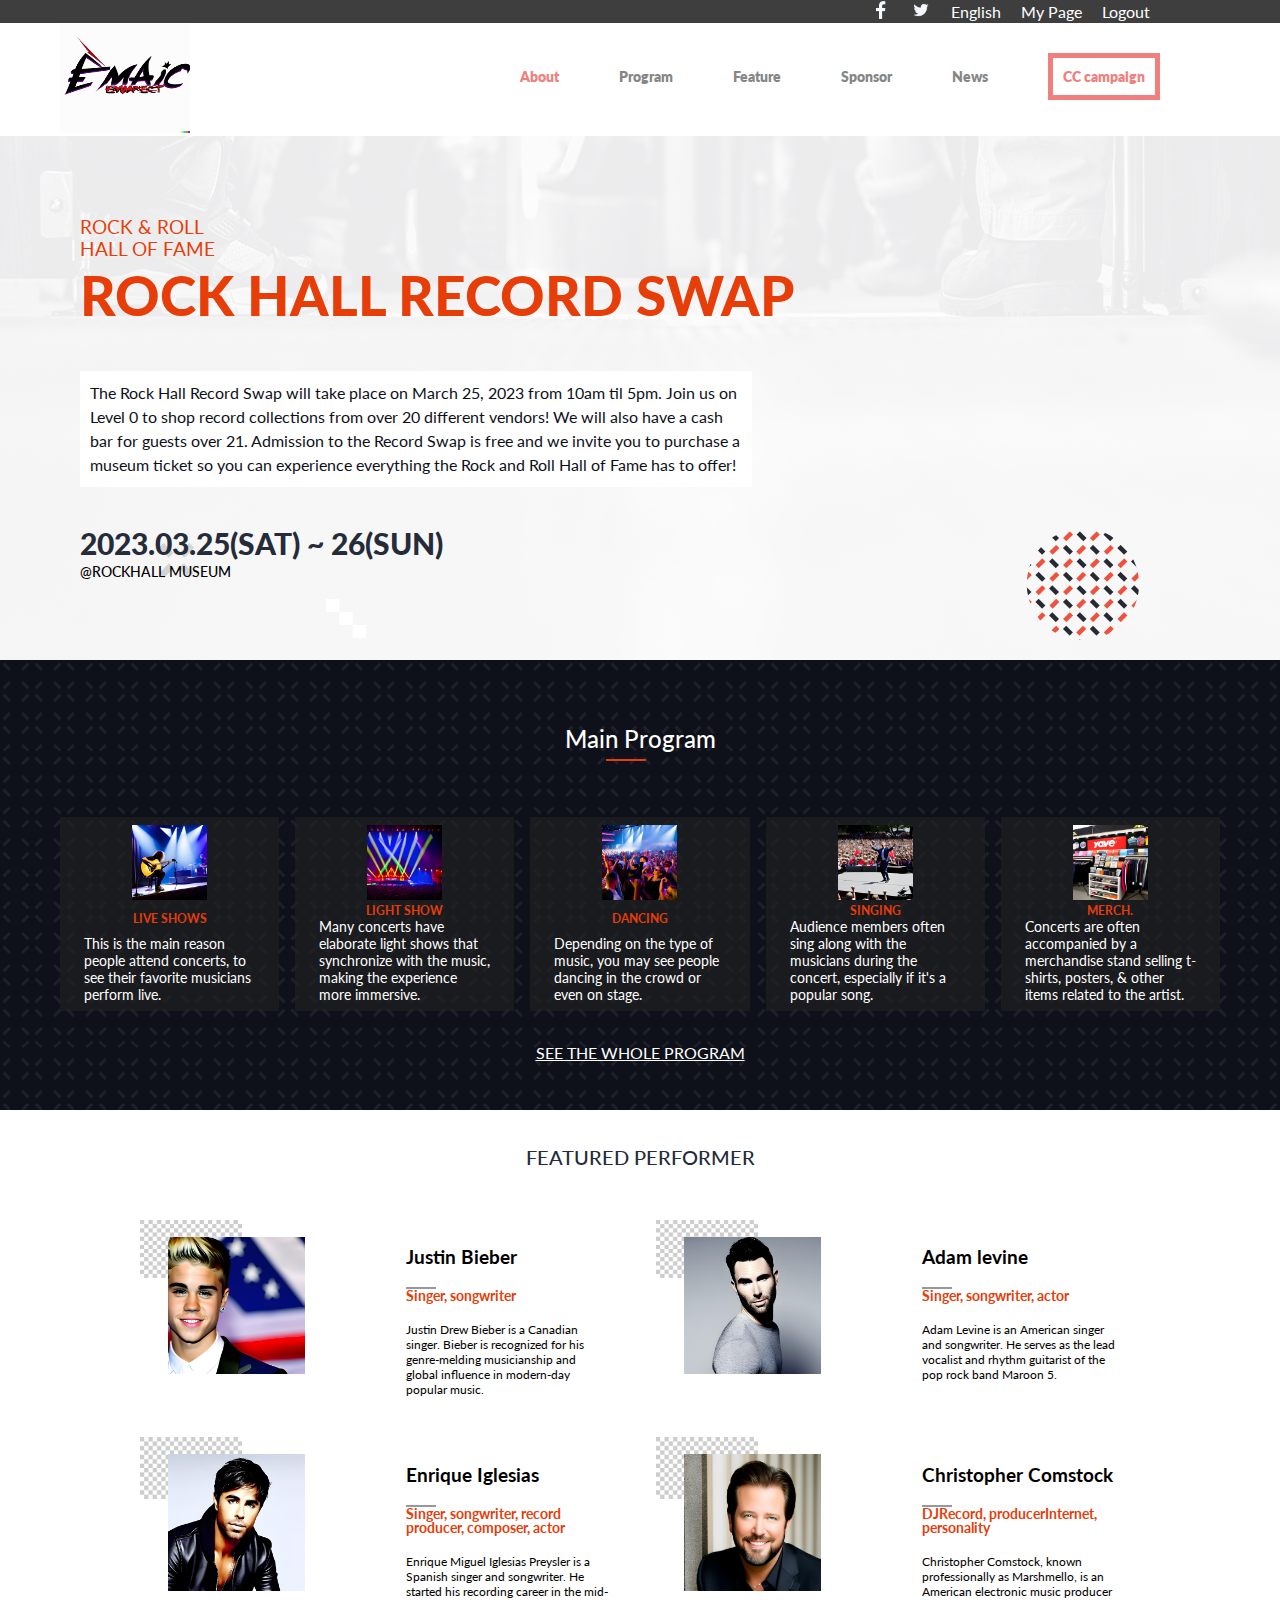
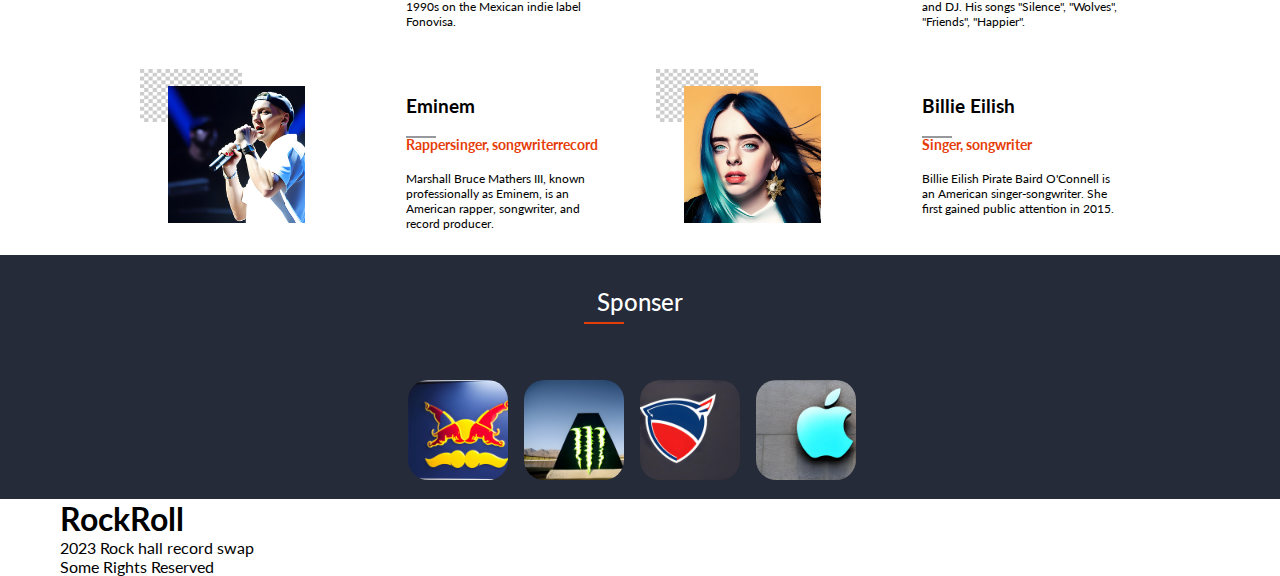
==== index.html @ 1b7f78cd "All the files" ====
<!DOCTYPE html>
<html lang="en">
  <head>
    <meta charset="UTF-8" />
    <meta http-equiv="X-UA-Compatible" content="IE=edge" />
    <meta name="viewport" content="width=device-width, initial-scale=1.0" />
    <title>Document</title>
    <!-- <link rel="stylesheet" href="css/mobile.css" /> -->
    <!-- <link rel="stylesheet" href="css/desktop.css" /> -->
    <link rel="stylesheet" href="css/homepage.css" />
    <link rel="stylesheet" href="css/activity.css" />
    <link rel="stylesheet" href="css/performer.css" />
    <link rel="stylesheet" href="css/performer.css" />
    <link rel="stylesheet" href="css/sponser.css" />
    <link rel="preconnect" href="https://fonts.googleapis.com" />
    <link rel="preconnect" href="https://fonts.gstatic.com" crossorigin />
    <link
      href="https://fonts.googleapis.com/css2?family=Lato:wght@300;400;700;900&display=swap"
      rel="stylesheet"
    />
    <link
      rel="stylesheet"
      href="https://cdnjs.cloudflare.com/ajax/libs/font-awesome/6.1.1/css/all.min.css"
      integrity="sha512-KfkfwYDsLkIlwQp6LFnl8zNdLGxu9YAA1QvwINks4PhcElQSvqcyVLLD9aMhXd13uQjoXtEKNosOWaZqXgel0g=="
      crossorigin="anonymous"
      referrerpolicy="no-referrer"
    />
  </head>
  <body>
    <div id="header" class="header">
      <!-----------------------------------First Header------------------------------ -->
      <div class="top-header">
        <div class="container top-header-container">
          <ul class="top-header-content">
            <li>
              <a href="#"
                ><img
                  class="social-img"
                  src="./Assets/facebook_f_64px.png"
                  alt="facebook"
              /></a>
            </li>
            <li>
              <a href="#" target="_blank"
                ><img
                  class="social-img"
                  src="./Assets/twitter_64px.png"
                  alt="twitter"
              /></a>
            </li>
            <li><a href="#">English</a></li>
            <li><a href="#">My Page</a></li>
            <li><a href="#" class="login-btn">Logout</a></li>
          </ul>
        </div>
      </div>
      <!-- ---------------------Navbar------------------------------------- -->
      <nav id="navbar" class="navbar">
        <div class="container navbar-container">
          <div class="logo">
            <a href="#" class="navbar-brand logo"
              ><img class="logo-img" src="./Assets/logo.png" alt="logo"
            /></a>
          </div>
          <div class="navbar-right">
            <ul class="navbarItems">
              <li class="items">
                <a class="about-item" href="./about.html">About</a>
              </li>
              <li class="items"><a class="item" href="#program">Program</a></li>
              <li class="items"><a class="item" href="#guest">Feature</a></li>
              <li class="items"><a class="item" href="#partner">Sponsor</a></li>
              <li class="items">
                <a class="item" href="./about.html">News</a>
              </li>
              <li class="items">
                <a href="#" class="btn-nav about-item">CC campaign</a>
              </li>
            </ul>
          </div>
        </div>
        <div class="menu-btn">
          <div class="hamburger">
            <a href="#"
              ><img src="./Assets/mobile_menu 1.svg" alt="hamburger"
            /></a>
          </div>
        </div>
      </nav>
      <!-- Homepage Section -->
      <section class="homepage">
        <div class="overlay">
          <div class="desktop-bg mobile-bg">
            <div class="homepage-container">
              <div class="invitation-content">
                <h3 class="welcome">
                  ROCK & ROLL <br />
                  HALL OF FAME
                </h3>
                <h1>ROCK HALL RECORD SWAP</h1>
                <p class="welcomePage">
                  The Rock Hall Record Swap will take place on March 25, 2023
                  from 10am til 5pm. Join us on Level 0 to shop record
                  collections from over 20 different vendors! We will also have
                  a cash bar for guests over 21. Admission to the Record Swap is
                  free and we invite you to purchase a museum ticket so you can
                  experience everything the Rock and Roll Hall of Fame has to
                  offer!
                </p>
                <h2 class="realTime">2023.03.25(SAT) ~ 26(SUN)</h2>
                <span class="venue">@ROCKHALL MUSEUM</span>
              </div>
            </div>
          </div>
        </div>
      </section>
      <!-- Activity Section -->
      <section id="activity" class="activity">
        <div class="activity-bg">
          <div class="container">
            <div class="activity-content">
              <h2 class="mainTitle" id="program">
                Main Program
                <hr class="red-line" />
              </h2>
              <div class="activity-list">
                <div class="activity-item">
                  <div class="activity-item-img">
                    <img
                      class="activity-img"
                      src="/Assets/live-performance.png"
                      alt="live-performance"
                    />
                  </div>
                  <h3>LIVE SHOWS</h3>
                  <div class="activity-item-text">
                    <p>
                      This is the main reason people attend concerts, to see
                      their favorite musicians perform live.
                    </p>
                  </div>
                </div>
                <div class="activity-item">
                  <div class="activity-item-img">
                    <img
                      class="activity-img"
                      src="/Assets/light-show.png"
                      alt="light-show"
                    />
                  </div>
                  <h3>LIGHT SHOW</h3>
                  <div class="activity-item-text">
                    <p>
                      Many concerts have elaborate light shows that synchronize
                      with the music, making the experience more immersive.
                    </p>
                  </div>
                </div>
                <div class="activity-item">
                  <div class="activity-item-img">
                    <img
                      class="activity-img"
                      src="Assets/Dancing.png"
                      alt="dancing"
                    />
                  </div>
                  <h3>DANCING</h3>
                  <div class="activity-item-text">
                    <p>
                      Depending on the type of music, you may see people dancing
                      in the crowd or even on stage.
                    </p>
                  </div>
                </div>
                <div class="activity-item">
                  <div class="activity-item-img">
                    <img
                      class="activity-img"
                      src="Assets/Singing.png"
                      alt="singing"
                    />
                  </div>
                  <h3>SINGING</h3>
                  <div class="activity-item-text">
                    <p>
                      Audience members often sing along with the musicians
                      during the concert, especially if it's a popular song.
                    </p>
                  </div>
                </div>
                <div class="activity-item">
                  <div class="activity-item-img">
                    <img
                      class="activity-img"
                      src="Assets/Merchandise.png"
                      alt="merchandise"
                    />
                  </div>
                  <h3>MERCH.</h3>
                  <div class="activity-item-text">
                    <p>
                      Concerts are often accompanied by a merchandise stand
                      selling t-shirts, posters, & other items related to the
                      artist.
                    </p>
                  </div>
                </div>
              </div>
              <div class="activity-cta">
                <a href="#" class="activity-btn"
                  >Join Rock & Roll Hall Of Fame</a
                >
                <a href="#" class="activity-btn-b">SEE THE WHOLE PROGRAM</a>
              </div>
            </div>
          </div>
        </div>
      </section>
      <!-- Feature section -->
      <section id="singer" class="singer"></section>
      <!-- ----------------------------Sponser section------------------- -->
      <section id="sponser" class="sponser">
        <div class="container">
          <div class="sponser-content">
            <h2 class="mainTitle sponser-title">
              Sponser
              <hr class="red-line" />
            </h2>
            <div class="sponser-list">
              <div class="sponser-item">
                <div class="sponser-item-img">
                  <img src="./Assets/Redbull.png" alt="redbull" />
                </div>
              </div>
              <div class="sponser-item">
                <div class="sponser-item-img">
                  <img src="./Assets/Monstorenergy.png" alt="monster-energy" />
                </div>
              </div>
              <div class="sponser-item">
                <div class="sponser-item-img">
                  <img src="./Assets/puma.png" alt="puma" />
                </div>
              </div>
              <div class="sponser-item">
                <div class="sponser-item-img">
                  <img src="./Assets/apple.png" alt="apple" />
                </div>
              </div>
            </div>
            <div class="sponser-overlay"></div>
          </div>
        </div>
      </section>
    </div>
    <footer class="footer">
      <div class="container">
        <div class="footer-content">
          <div class="footer-logo">
            <h1 class="logo">Rock<span>Roll</span></h1>
          </div>
          <div class="footer-adress">
            <p>
              2023 Rock hall record swap<br />
              Some Rights Reserved
            </p>
          </div>
        </div>
      </div>
    </footer>
    <script src="js/app.js"></script>
  </body>
</html>
---- css/homepage.css ----
@import url('https://fonts.googleapis.com/css2?family=Lato:wght@300;400;700;900&display=swap');

* {
    margin: 0;
    padding: 0;
    box-sizing: border-box;
    font-family: 'Lato', sans-serif;
    font-style: normal;
}


.menu-btn {
    height: 63px;
    background: #fff;
    padding-top: 17px;
    padding-left: 23px;
    box-shadow: 4px 4px 4px rgba(0, 0, 0, 0.25);
    width: 100%;
    position: absolute;
}

.homepage-container {
    padding: 0px 20px;
    padding-top: 130px;
    padding-bottom: 70px;
}

.invitation-content h1 {
    color: #e63d09;
    font-weight: 900;
    font-size: 50px;
    line-height: 1;
    margin-bottom: 1rem;
}

.mobile-bg {
    background-image: url("../Assets/mobile-bg.png");
}

.invitation-content .welcome {
    color: #e63d09;
    font-weight: 400;
    margin-bottom: 0.5rem;
}

.invitation-content p {
    color: #0e111a;
    font-weight: 400;
    font-size: 16px;
    line-height: 1.5;
    margin-bottom: 0.5rem;
    padding: 0.5rem;
    background-color: #fff;
    border: 2px solid #fff;
    max-width: 42rem;
    margin-top: 3rem;
}

.invitation-content .realTime {
    color: #252b38;
    font-weight: 900;
    font-size: 30px;
    padding-top: 30px;
}

.invitation-content .venue {
    font-size: 14px;
    font-weight: 500;
}

@media screen and (max-width: 768px){
    .top-header,.logo,.navbar-right {
        display: none;
    }
}

@media screen and (min-width: 768px){

    .top-header {
        background: #3E3E3E;
    }
    
    .top-header-content {
        display: flex;
        justify-content: flex-end;
        align-items: center;
        margin-right: 50px;
        list-style-type: none;
    }
    
    .top-header-content a {
        text-decoration: none;
        color: #fff;
        margin-right: 20px;
    }

    .invitation-content h1 {
        font-size: 55px;
    }

    .invitation-content {
        padding-left: 60px;
    }
    
    .social-img {
        height: 20px;
        width: 20px;
    }
    
    .logo-img {
        height: 110px;
        width: 130px;
    }
    
    .navbar-right {
        padding-top: 30px;
    }
    
    .navbar-container {
        display: flex;
        justify-content: space-between;
        margin-left: 110px;
    }
    
    .navbarItems {
        display: flex;
        align-items: center;
        list-style-type: none;
        text-decoration: none;
    }
    
    .item {
        font-weight: 800;
        font-size: 14px;
        line-height: 17px;
        display: flex;
        align-items: center;
        color: #868686;
        margin-right: 60px;
        text-decoration: none;
    }
    
    .about-item {
        font-weight: 800;
        font-size: 14px;
        line-height: 17px;
        display: flex;
        align-items: center;
        margin-right: 60px;
        text-decoration: none;
        color: #F07F7E;
    }
    
    .btn-nav {
        border: 5px solid #F07F7E;
        padding: 10px;
        color: #F07F7E;
    }
    
    
    .desktop-bg {
        background: url("../Assets/desktop-bg-img.png");
    }
    
    .homepage-container {
        padding: 80px 20px;
    }

    .menu-btn {
        display: none;
    }

}
---- css/activity.css ----
.activity {
    background-color: #0e111a;
    background-image: url("../Assets/cross.svg");
    background-size: 32px;
    color: #fff;
    padding: 1rem 0;
    overflow: hidden;
}

.container {
    max-width: 1200px;
    margin: 0 auto;
    padding: 0 20px;
}

.activity-content {
    padding: 2rem 0;
    /* position: relative; */
}

.mainTitle {
    text-align: center;
    margin-bottom: 2rem;
    font-weight: 500;
    /* position: relative; */
    padding: 1rem;
    padding-bottom: 1.5rem;
    display: flex;
    flex-direction: column;
}

.activity-img {
    max-width: 75px;
}

.activity-content .red-line {
    border: 1px solid #e63d09;
    width: 40px;
    margin-left: 47%;
    margin-top: 5.5px;
}

.activity-list {
    display: grid;
    grid-template-columns: repeat(auto-fill, minmax(200px, 1fr));
    gap: 1rem;
}

.activity-item {
    display: flex;
    justify-content: center;
    align-items: center;
    gap: 5%;
    cursor: pointer;
    padding: 0.5rem 1rem;
    background-color: #212121a8;
    transition: all 0.3s ease-in-out;
}

.activity-item .activity-item-img {
    width: auto;
    height: auto;
    overflow: hidden;
}

.activity-item h3 {
    font-size: 12px;
    color: #e63d09;
    display: flex;
    margin: auto;
}

.activity-item .activity-item-text {
    padding: 0 0.5rem;
    width: 50%;
}

.activity-item .activity-item-text p {
    font-size: 14px;
    display: flex;
    margin: auto;
}

.activity-cta {
    display: flex;
    flex-direction: column;
    justify-content: center;
    align-items: center;
    margin-top: 2rem;
}

.activity-btn {
    color: var(--white-color);
    background-color: #e63d09;
    padding: 1.5rem 2rem;
    border: 1px solid #e63d09;
    transition: all 0.2s ease-in-out;
    text-decoration: none;
}

.activity-btn-b {
    display: none;
}

@media screen and (min-width: 768px){
    
    .activity-btn {
        display: none;
    }

    .activity-btn-b {
        display: block;
        color: #fff;
    }

    .activity-item {
        display: flex;
        flex-direction: column;
    }

    .activity-item .activity-item-text {
        width: 100%;
    }







    

}
---- css/performer.css ----
.singer-image {
    width: 80%;
    margin-top: -6px;
    margin-right: 5px;
}

.singer-image img {
    margin-top: 11px;
    width: 100%;
    position: relative;
}

.singer-name {
    display: block;
    font-size: 1.17em;
    margin-block-start: 1em;
    margin-block-end: 1em;
    margin-inline-start: 0px;
    margin-inline-end: 0px;
    font-weight: bold;
}

.singer-line {
    border: 1px solid #97989b;
    width: 30px;
    margin-left: 0;
    margin-top: 5.5px;
}

.singer-occupation {
    color: #e63d09;
    font-size: 14px;
    font-weight: 700;
    line-height: 1;
    position: relative;
    padding-bottom: 1.2rem;
}

.singer-description {
    font-size: 12px;
    font-weight: 400;
    max-width: 20rem;
}



.singer {
    max-width: 1200px;
    margin: 0 auto;
    padding: 0 20px;
}

.featureTitle {
    text-align: center;
    font-weight: 500;
    padding: 2rem;
    display: flex;
    flex-direction: column;
    line-height: 1.5;
    color: #252b38;
    font-size: 20px;
}

#main {
    display: grid;
    grid-template-columns: repeat(auto-fill, minmax(225px, 1fr));
    gap: 2rem;
    /* overflow: hidden; */
    height: 510px;
    position: relative;
    padding: 1rem 0;
}

.singer-container {
    display: flex;
    gap: 1rem;
    padding: 0.5rem 1rem;
    cursor: pointer;
    position: relative;
    background-image: url(../Assets/cheque.png);
    background-size: 20% 18%;
    background-repeat: no-repeat;
}

@media screen and (min-width: 768px) {
    #main {
        display: grid;
        grid-template-columns: 1fr 1fr;
        gap: 2rem;
        padding: 1rem 5rem;
        height: auto;
        overflow: hidden;
        position: relative;
    }

    .singer-container {
        display: flex;
        gap: 1rem;
        padding: 0.5rem 1rem;
        cursor: pointer;
        position: relative;
        background-image: url("../Assets/cheque.png");
        background-size: 21% 31%;
        background-repeat: no-repeat;
    }

    .singer-image img {
        margin-top: 15px;
        width: 60%;
        position: relative;
        margin-left: 12px;
    }
}
---- css/performer.css ----
.singer-image {
    width: 80%;
    margin-top: -6px;
    margin-right: 5px;
}

.singer-image img {
    margin-top: 11px;
    width: 100%;
    position: relative;
}

.singer-name {
    display: block;
    font-size: 1.17em;
    margin-block-start: 1em;
    margin-block-end: 1em;
    margin-inline-start: 0px;
    margin-inline-end: 0px;
    font-weight: bold;
}

.singer-line {
    border: 1px solid #97989b;
    width: 30px;
    margin-left: 0;
    margin-top: 5.5px;
}

.singer-occupation {
    color: #e63d09;
    font-size: 14px;
    font-weight: 700;
    line-height: 1;
    position: relative;
    padding-bottom: 1.2rem;
}

.singer-description {
    font-size: 12px;
    font-weight: 400;
    max-width: 20rem;
}



.singer {
    max-width: 1200px;
    margin: 0 auto;
    padding: 0 20px;
}

.featureTitle {
    text-align: center;
    font-weight: 500;
    padding: 2rem;
    display: flex;
    flex-direction: column;
    line-height: 1.5;
    color: #252b38;
    font-size: 20px;
}

#main {
    display: grid;
    grid-template-columns: repeat(auto-fill, minmax(225px, 1fr));
    gap: 2rem;
    /* overflow: hidden; */
    height: 510px;
    position: relative;
    padding: 1rem 0;
}

.singer-container {
    display: flex;
    gap: 1rem;
    padding: 0.5rem 1rem;
    cursor: pointer;
    position: relative;
    background-image: url(../Assets/cheque.png);
    background-size: 20% 18%;
    background-repeat: no-repeat;
}

@media screen and (min-width: 768px) {
    #main {
        display: grid;
        grid-template-columns: 1fr 1fr;
        gap: 2rem;
        padding: 1rem 5rem;
        height: auto;
        overflow: hidden;
        position: relative;
    }

    .singer-container {
        display: flex;
        gap: 1rem;
        padding: 0.5rem 1rem;
        cursor: pointer;
        position: relative;
        background-image: url("../Assets/cheque.png");
        background-size: 21% 31%;
        background-repeat: no-repeat;
    }

    .singer-image img {
        margin-top: 15px;
        width: 60%;
        position: relative;
        margin-left: 12px;
    }
}
---- css/sponser.css ----
.sponser {
    background-color: #252b38;
    color: #fff;
    padding: 1rem 0;
    position: relative;
    overflow: hidden;
}

.container {
    max-width: 1200px;
    margin: 0 auto;
    padding: 0 20px;
}

.sponser-title {
    display: flex;
    flex-direction: column;
    z-index: 2;
}

.mainTitle {
    text-align: center;
    margin-bottom: 2rem;
    font-weight: 500;
    padding: 1rem;
    padding-bottom: 1.5rem;
    display: flex;
    flex-direction: column;
}

.sponser-title .red-line {
    border: 1px solid #e63d09;
    width: 40px;
    margin-left: 45%;
    margin-top: 5.5px;
}

.sponser-list {
    display: flex;
    flex-wrap: wrap;
    justify-content: center;
    align-items: center;
}

.sponser-list .sponser-item {
    max-width: 100px;
    margin-right: 1rem;
}

.sponser-list .sponser-item .sponser-item-img img {
    width: 100%;
    border-radius: 20%;
}

.sponser-overlay {
    width: 100%;
    height: 100%;
    background: #ec52420d;
    backdrop-filter: blur(0.7rem);
    opacity: 0.3;
}
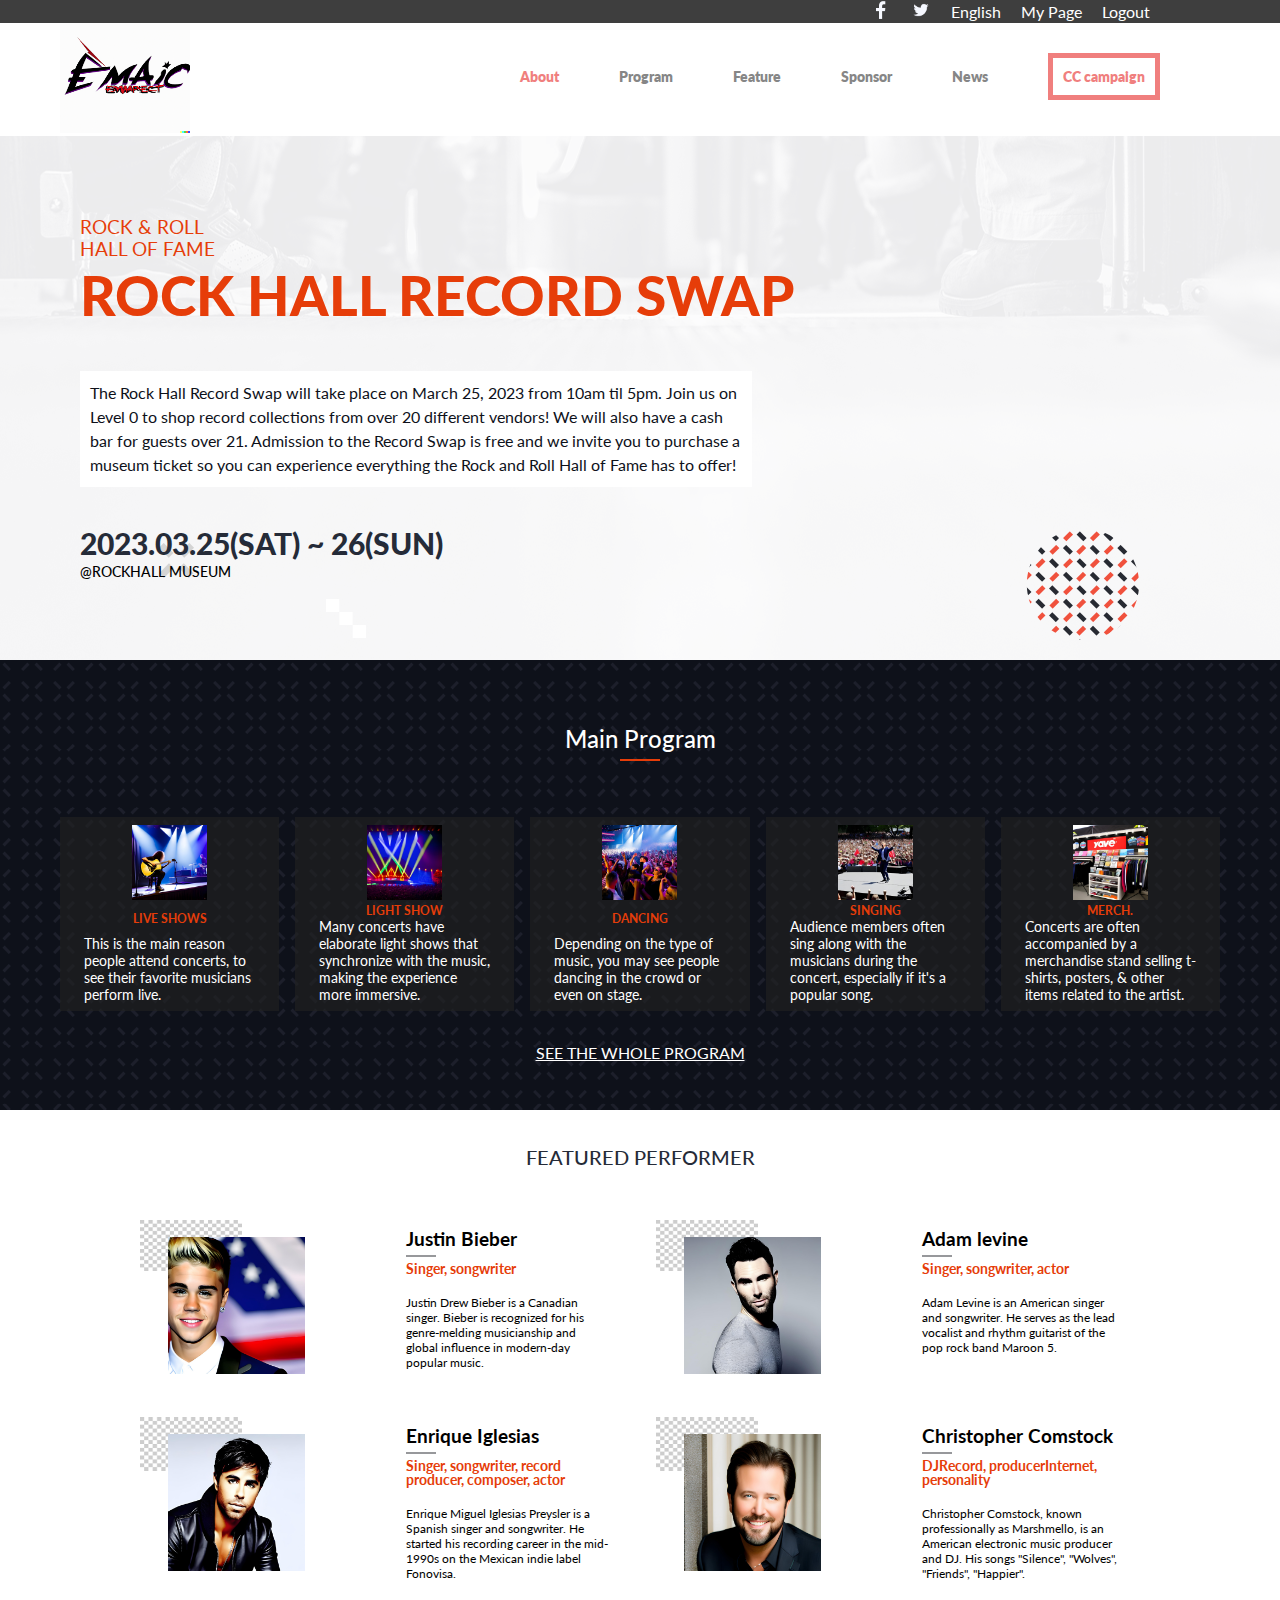
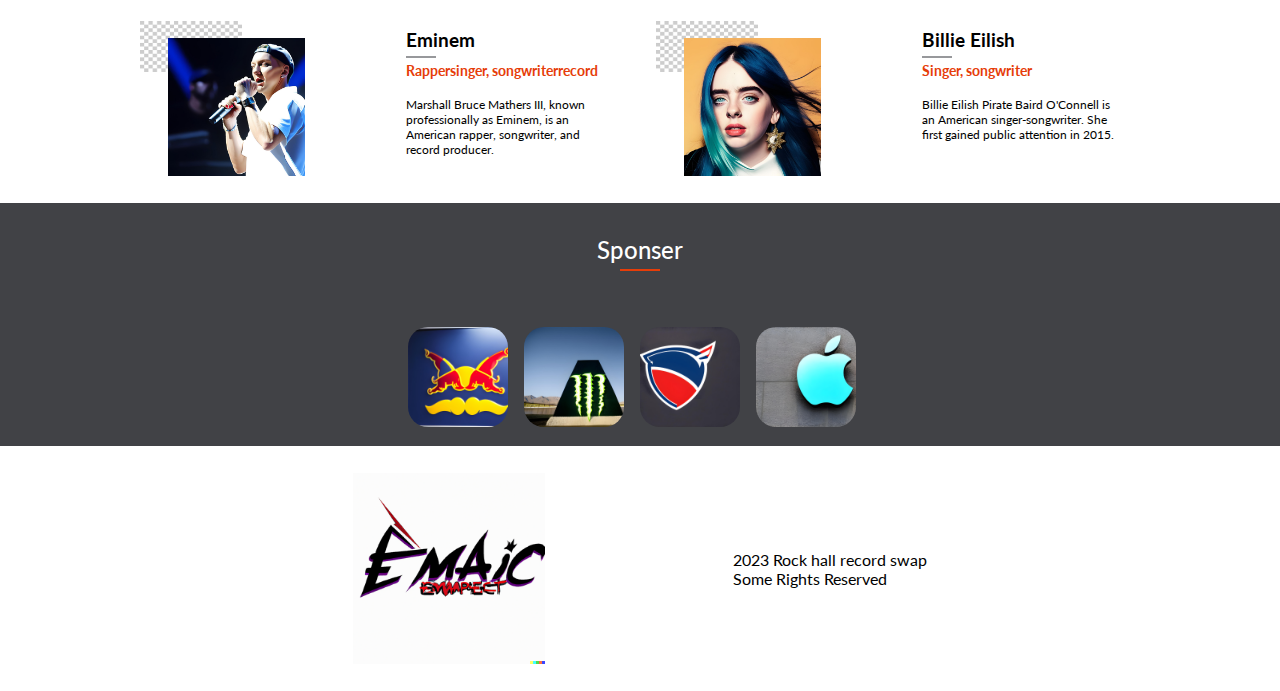
==== commit 1d82977a: "Additional files" ====
--- a/index.html
+++ b/index.html
@@ -12,6 +12,7 @@
     <link rel="stylesheet" href="css/performer.css" />
     <link rel="stylesheet" href="css/performer.css" />
     <link rel="stylesheet" href="css/sponser.css" />
+    <link rel="stylesheet" href="css/footer.css">
     <link rel="preconnect" href="https://fonts.googleapis.com" />
     <link rel="preconnect" href="https://fonts.gstatic.com" crossorigin />
     <link
@@ -58,7 +59,7 @@
       <nav id="navbar" class="navbar">
         <div class="container navbar-container">
           <div class="logo">
-            <a href="#" class="navbar-brand logo"
+            <a href="index.html" class="navbar-brand logo"
               ><img class="logo-img" src="./Assets/logo.png" alt="logo"
             /></a>
           </div>
@@ -87,6 +88,7 @@
           </div>
         </div>
       </nav>
+          </div>
       <!-- Homepage Section -->
       <section class="homepage">
         <div class="overlay">
@@ -217,7 +219,8 @@
         </div>
       </section>
       <!-- Feature section -->
-      <section id="singer" class="singer"></section>
+      <section id="singer" class="singer">
+      </section>
       <!-- ----------------------------Sponser section------------------- -->
       <section id="sponser" class="sponser">
         <div class="container">
@@ -252,19 +255,17 @@
           </div>
         </div>
       </section>
-    </div>
+
     <footer class="footer">
-      <div class="container">
-        <div class="footer-content">
-          <div class="footer-logo">
-            <h1 class="logo">Rock<span>Roll</span></h1>
-          </div>
-          <div class="footer-adress">
+      <div class="footer-container">
+        <div class="footer-logo">
+            <img src="./Assets/logo.png" alt="logo-image" class="footer-logo-img">
+        </div>
+        <div class="footer-adress">
             <p>
               2023 Rock hall record swap<br />
               Some Rights Reserved
             </p>
-          </div>
         </div>
       </div>
     </footer>
--- a/css/activity.css
+++ b/css/activity.css
@@ -33,10 +33,9 @@
     max-width: 75px;
 }
 
-.activity-content .red-line {
+.red-line {
     border: 1px solid #e63d09;
     width: 40px;
-    margin-left: 47%;
     margin-top: 5.5px;
 }
 
--- a/css/performer.css
+++ b/css/performer.css
@@ -13,18 +13,19 @@
 .singer-name {
     display: block;
     font-size: 1.17em;
-    margin-block-start: 1em;
+    /* margin-block-start: 1em;
     margin-block-end: 1em;
     margin-inline-start: 0px;
-    margin-inline-end: 0px;
+    margin-inline-end: 0px; */
     font-weight: bold;
+    margin: 0 0 5px 0;
 }
 
 .singer-line {
     border: 1px solid #97989b;
     width: 30px;
     margin-left: 0;
-    margin-top: 5.5px;
+    margin-bottom: 5.5px;
 }
 
 .singer-occupation {
@@ -66,7 +67,7 @@
     grid-template-columns: repeat(auto-fill, minmax(225px, 1fr));
     gap: 2rem;
     /* overflow: hidden; */
-    height: 510px;
+    /* height: 510px; */
     position: relative;
     padding: 1rem 0;
 }
@@ -81,7 +82,30 @@
     background-size: 20% 18%;
     background-repeat: no-repeat;
 }
-
+#singer-3, #singer-4, #singer-5 , #singer-6{
+    display: none;
+}
+.moreSingerBtn-Container{
+    display: flex;
+    justify-content: center;
+    align-items: center;
+    margin-bottom: 20px;
+}
+.moreSingerBtn{
+    display: flex;
+    justify-content: center;
+    align-items: center;
+    font-style: normal;
+font-weight: 700;
+font-size: 14px;
+line-height: 28px;
+    width: 80%;
+    height: 50px;
+}
+.moreSingerBtn-Icon{
+   width: 22px;
+   rotate: 90deg;
+}
 @media screen and (min-width: 768px) {
     #main {
         display: grid;
@@ -110,4 +134,10 @@
         position: relative;
         margin-left: 12px;
     }
+    #singer-3, #singer-4, #singer-5 , #singer-6{
+        display: flex;
+    }
+    .moreSingerBtn-Container{
+        display: none;
+    }
 }--- a/css/performer.css
+++ b/css/performer.css
@@ -13,18 +13,19 @@
 .singer-name {
     display: block;
     font-size: 1.17em;
-    margin-block-start: 1em;
+    /* margin-block-start: 1em;
     margin-block-end: 1em;
     margin-inline-start: 0px;
-    margin-inline-end: 0px;
+    margin-inline-end: 0px; */
     font-weight: bold;
+    margin: 0 0 5px 0;
 }
 
 .singer-line {
     border: 1px solid #97989b;
     width: 30px;
     margin-left: 0;
-    margin-top: 5.5px;
+    margin-bottom: 5.5px;
 }
 
 .singer-occupation {
@@ -66,7 +67,7 @@
     grid-template-columns: repeat(auto-fill, minmax(225px, 1fr));
     gap: 2rem;
     /* overflow: hidden; */
-    height: 510px;
+    /* height: 510px; */
     position: relative;
     padding: 1rem 0;
 }
@@ -81,7 +82,30 @@
     background-size: 20% 18%;
     background-repeat: no-repeat;
 }
-
+#singer-3, #singer-4, #singer-5 , #singer-6{
+    display: none;
+}
+.moreSingerBtn-Container{
+    display: flex;
+    justify-content: center;
+    align-items: center;
+    margin-bottom: 20px;
+}
+.moreSingerBtn{
+    display: flex;
+    justify-content: center;
+    align-items: center;
+    font-style: normal;
+font-weight: 700;
+font-size: 14px;
+line-height: 28px;
+    width: 80%;
+    height: 50px;
+}
+.moreSingerBtn-Icon{
+   width: 22px;
+   rotate: 90deg;
+}
 @media screen and (min-width: 768px) {
     #main {
         display: grid;
@@ -110,4 +134,10 @@
         position: relative;
         margin-left: 12px;
     }
+    #singer-3, #singer-4, #singer-5 , #singer-6{
+        display: flex;
+    }
+    .moreSingerBtn-Container{
+        display: none;
+    }
 }--- a/css/sponser.css
+++ b/css/sponser.css
@@ -1,5 +1,5 @@
 .sponser {
-    background-color: #252b38;
+    background-color:#414246;
     color: #fff;
     padding: 1rem 0;
     position: relative;
@@ -19,6 +19,9 @@
 }
 
 .mainTitle {
+    display: flex;
+    flex-direction: column;
+    align-items: center;
     text-align: center;
     margin-bottom: 2rem;
     font-weight: 500;
@@ -27,11 +30,16 @@
     display: flex;
     flex-direction: column;
 }
-
+.sponser-content{
+    display: flex;
+    flex-direction: column;
+    justify-content: center;
+    align-items: center;
+}
 .sponser-title .red-line {
     border: 1px solid #e63d09;
     width: 40px;
-    margin-left: 45%;
+    /* margin-left: 45%; */
     margin-top: 5.5px;
 }
 
@@ -59,3 +67,9 @@
     backdrop-filter: blur(0.7rem);
     opacity: 0.3;
 }
+@media screen and (max-width:768px){
+    .sponser{
+        display: none;
+    }
+    
+}--- a/css/footer.css
+++ b/css/footer.css
@@ -0,0 +1,34 @@
+footer{
+    display: flex;
+    justify-content: center;
+    align-items: center;
+    width: 100%;
+    height: 245px;
+}
+.footer-container{
+display: flex;
+justify-content: center;
+align-items: center;
+}
+.footer-logo{
+   margin-right: 10%;
+    width: 15%;
+    display: flex;
+    justify-content: center;
+    align-items: center;
+}
+.footer-logo-img{
+    width: 100%;
+}
+.footer-adress{
+    margin-left: 60px;
+    display: flex;
+    justify-content: center;
+    align-items: center;
+}
+@media screen and (max-width:768px){
+    .footer{
+        display: none;
+    }
+
+}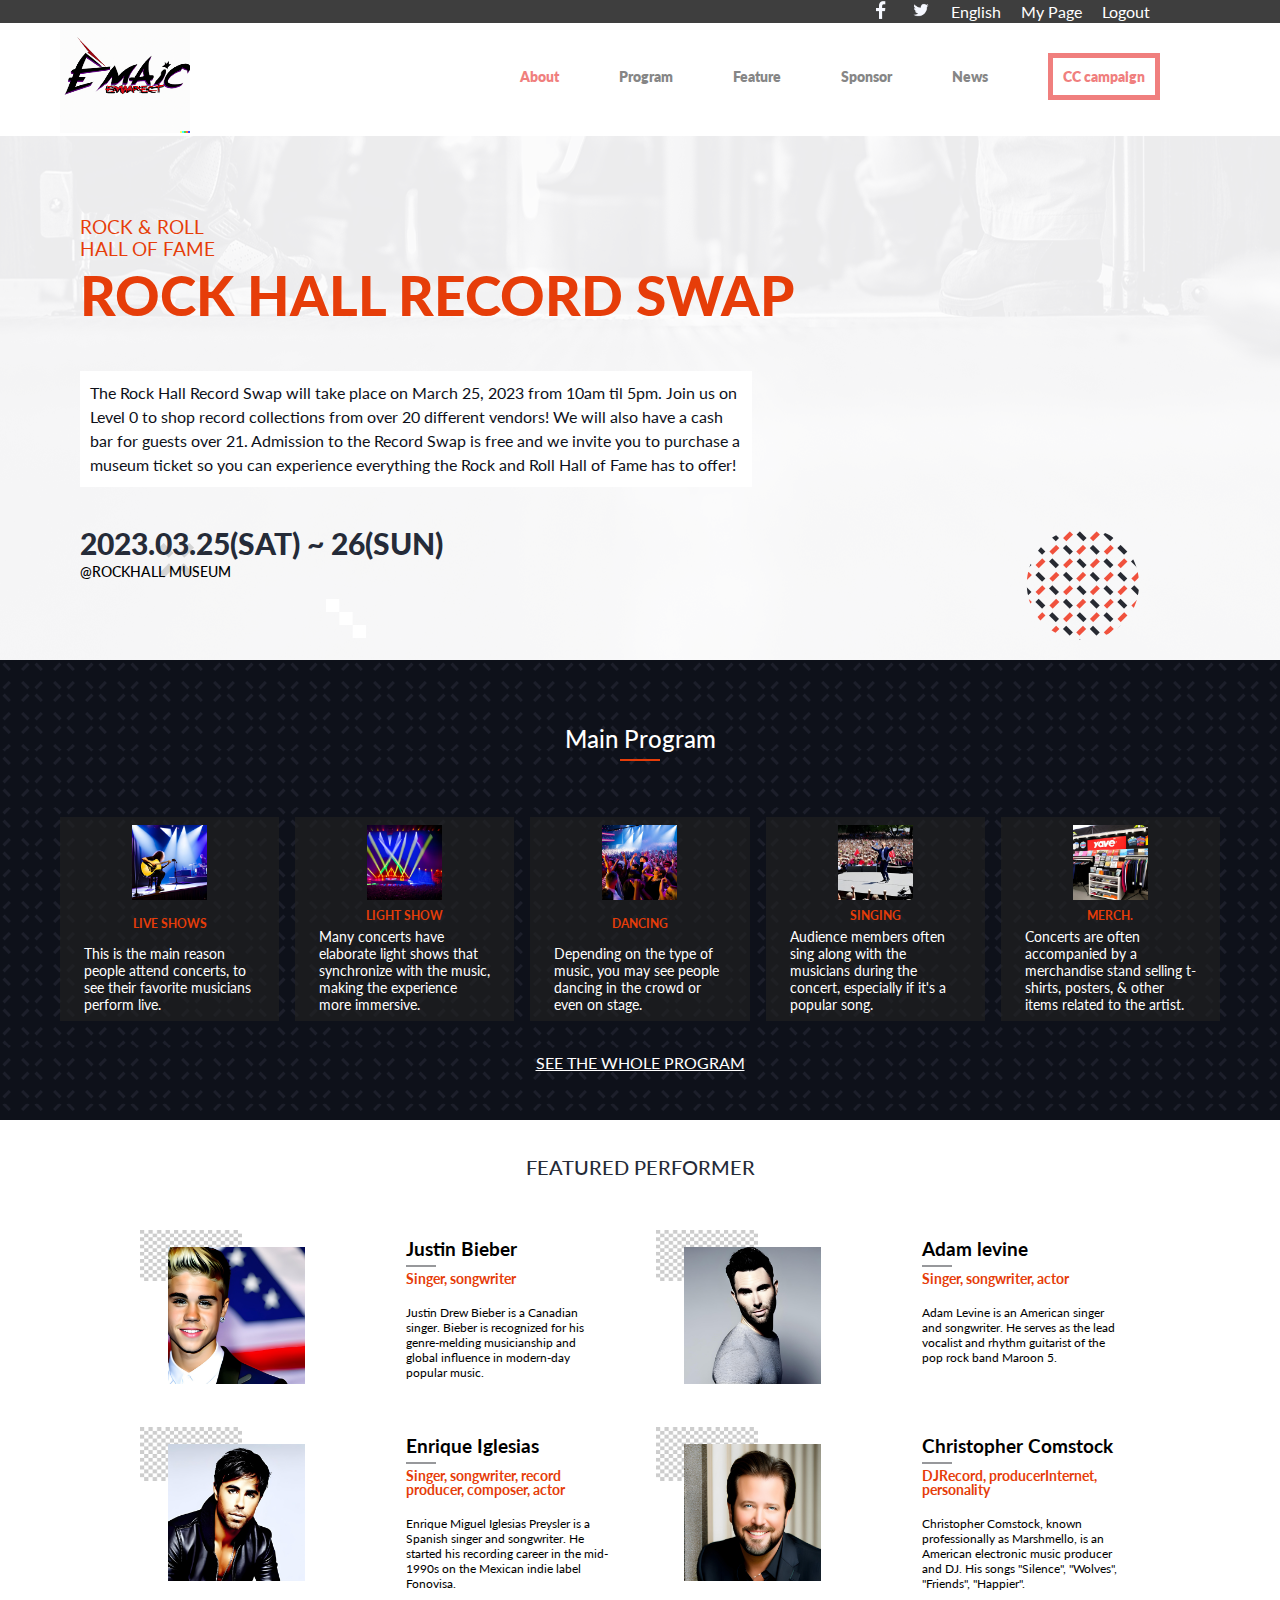
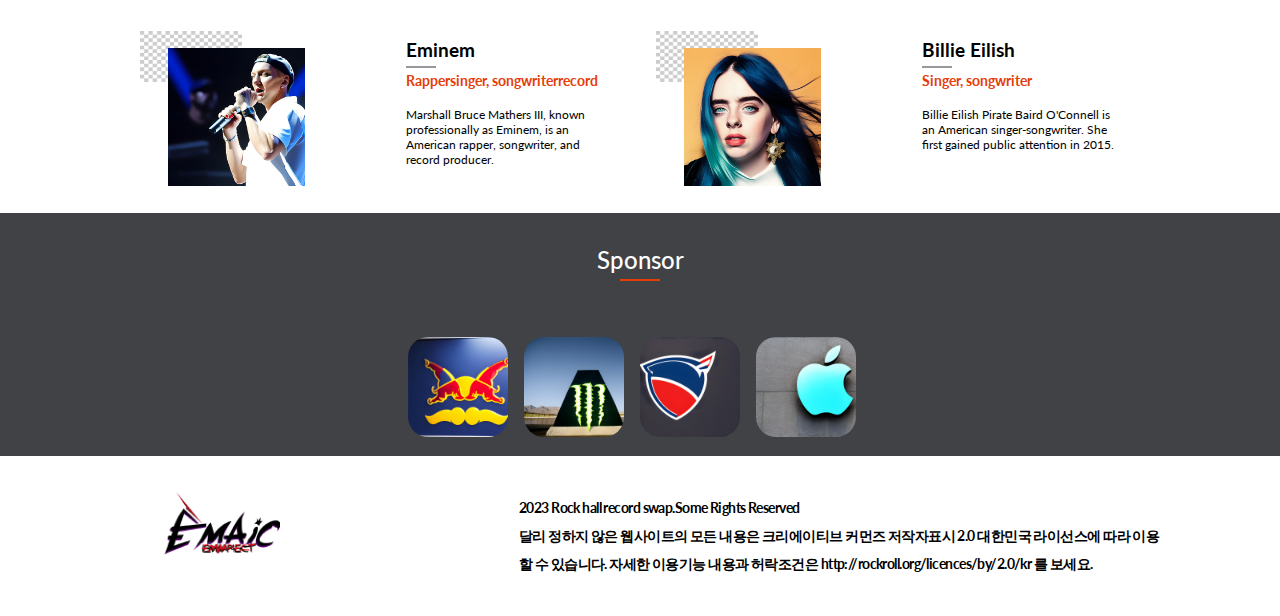
==== commit 300a9ab0: "Added all the files" ====
--- a/index.html
+++ b/index.html
@@ -4,12 +4,10 @@
     <meta charset="UTF-8" />
     <meta http-equiv="X-UA-Compatible" content="IE=edge" />
     <meta name="viewport" content="width=device-width, initial-scale=1.0" />
-    <title>Document</title>
-    <!-- <link rel="stylesheet" href="css/mobile.css" /> -->
-    <!-- <link rel="stylesheet" href="css/desktop.css" /> -->
+    <title>Rock&Roll</title>
+    <!-- stylesheet -->
     <link rel="stylesheet" href="css/homepage.css" />
     <link rel="stylesheet" href="css/activity.css" />
-    <link rel="stylesheet" href="css/performer.css" />
     <link rel="stylesheet" href="css/performer.css" />
     <link rel="stylesheet" href="css/sponser.css" />
     <link rel="stylesheet" href="css/footer.css">
@@ -19,18 +17,11 @@
       href="https://fonts.googleapis.com/css2?family=Lato:wght@300;400;700;900&display=swap"
       rel="stylesheet"
     />
-    <link
-      rel="stylesheet"
-      href="https://cdnjs.cloudflare.com/ajax/libs/font-awesome/6.1.1/css/all.min.css"
-      integrity="sha512-KfkfwYDsLkIlwQp6LFnl8zNdLGxu9YAA1QvwINks4PhcElQSvqcyVLLD9aMhXd13uQjoXtEKNosOWaZqXgel0g=="
-      crossorigin="anonymous"
-      referrerpolicy="no-referrer"
-    />
   </head>
   <body>
-    <div id="header" class="header">
+    <section id="header" class="header">
       <!-----------------------------------First Header------------------------------ -->
-      <div class="top-header">
+      <header class="top-header">
         <div class="container top-header-container">
           <ul class="top-header-content">
             <li>
@@ -54,7 +45,7 @@
             <li><a href="#" class="login-btn">Logout</a></li>
           </ul>
         </div>
-      </div>
+      </header>
       <!-- ---------------------Navbar------------------------------------- -->
       <nav id="navbar" class="navbar">
         <div class="container navbar-container">
@@ -69,8 +60,8 @@
                 <a class="about-item" href="./about.html">About</a>
               </li>
               <li class="items"><a class="item" href="#program">Program</a></li>
-              <li class="items"><a class="item" href="#guest">Feature</a></li>
-              <li class="items"><a class="item" href="#partner">Sponsor</a></li>
+              <li class="items"><a class="item" href="#singer">Feature</a></li>
+              <li class="items"><a class="item" href="#sponser">Sponsor</a></li>
               <li class="items">
                 <a class="item" href="./about.html">News</a>
               </li>
@@ -83,12 +74,24 @@
         <div class="menu-btn">
           <div class="hamburger">
             <a href="#"
-              ><img src="./Assets/mobile_menu 1.svg" alt="hamburger"
+              ><img src="./Assets/mobile_menu 1.svg" alt="hamburger" class="hamBtn"
             /></a>
           </div>
         </div>
+        <div class="mob-menu">
+          <ul class="menu-list">
+            <a href="index.html"><li class="menu-items">Home</li></a>
+            <a href="about.html"><li class="menu-items">About</li></a>
+            <a href="#activity"><li class="menu-items">Program</li></a>
+            <a href="#singer"><li class="menu-items">Feature</li></a>
+            <a href="#sponsor"><li class="menu-items">Sponser</li></a>
+            <a href="#"><li class="menu-items">News</li></a>
+            <a href="#"><li class="menu-items">CC Campaign</li></a>
+          </ul>
+          <div class="closeBtn">&times;</div>
+        </div>
       </nav>
-          </div>
+    </section>
       <!-- Homepage Section -->
       <section class="homepage">
         <div class="overlay">
@@ -226,7 +229,7 @@
         <div class="container">
           <div class="sponser-content">
             <h2 class="mainTitle sponser-title">
-              Sponser
+              Sponsor
               <hr class="red-line" />
             </h2>
             <div class="sponser-list">
@@ -255,17 +258,16 @@
           </div>
         </div>
       </section>
-
     <footer class="footer">
       <div class="footer-container">
         <div class="footer-logo">
-            <img src="./Assets/logo.png" alt="logo-image" class="footer-logo-img">
+            <img src="./Assets/logo-remove-bg.png" alt="logo-image" class="footer-logo-img">
         </div>
         <div class="footer-adress">
-            <p>
-              2023 Rock hall record swap<br />
-              Some Rights Reserved
-            </p>
+          <div class="footer-adress">
+            <p class="footer-para-home">2023 Rock hall record swap.Some Rights Reserved <br>
+              달리 정하지 않은 웹사이트의 모든 내용은 크리에이티브 커먼즈 저작자표시 2.0 대한민국 라이선스에 따라 이용할 수 있습니다.
+              자세한 이용기능 내용과 허락조건은 http://rockroll.org/licences/by/2.0/kr 를 보세요.</p>
         </div>
       </div>
     </footer>
--- a/css/homepage.css
+++ b/css/homepage.css
@@ -1,173 +1,206 @@
-@import url('https://fonts.googleapis.com/css2?family=Lato:wght@300;400;700;900&display=swap');
+@import url("https://fonts.googleapis.com/css2?family=Lato:wght@300;400;700;900&display=swap");
 
 * {
-    margin: 0;
-    padding: 0;
-    box-sizing: border-box;
-    font-family: 'Lato', sans-serif;
-    font-style: normal;
-}
-
+  margin: 0;
+  padding: 0;
+  box-sizing: border-box;
+  font-family: "Lato", sans-serif;
+  font-style: normal;
+}
 
 .menu-btn {
-    height: 63px;
-    background: #fff;
-    padding-top: 17px;
-    padding-left: 23px;
-    box-shadow: 4px 4px 4px rgba(0, 0, 0, 0.25);
-    width: 100%;
-    position: absolute;
+  height: 63px;
+  background: #fff;
+  padding-top: 17px;
+  padding-left: 23px;
+  box-shadow: 4px 4px 4px rgba(0, 0, 0, 0.25);
+  width: 100%;
+  position: absolute;
 }
 
 .homepage-container {
-    padding: 0px 20px;
-    padding-top: 130px;
-    padding-bottom: 70px;
+  padding: 0px 20px;
+  padding-top: 130px;
+  padding-bottom: 70px;
 }
 
 .invitation-content h1 {
-    color: #e63d09;
-    font-weight: 900;
-    font-size: 50px;
-    line-height: 1;
-    margin-bottom: 1rem;
+  color: #e63d09;
+  font-weight: 900;
+  font-size: 50px;
+  line-height: 1;
+  margin-bottom: 1rem;
 }
 
 .mobile-bg {
-    background-image: url("../Assets/mobile-bg.png");
+  background-image: url("../Assets/mobile-bg.png");
 }
 
 .invitation-content .welcome {
-    color: #e63d09;
-    font-weight: 400;
-    margin-bottom: 0.5rem;
+  color: #e63d09;
+  font-weight: 400;
+  margin-bottom: 0.5rem;
 }
 
 .invitation-content p {
-    color: #0e111a;
-    font-weight: 400;
-    font-size: 16px;
-    line-height: 1.5;
-    margin-bottom: 0.5rem;
-    padding: 0.5rem;
-    background-color: #fff;
-    border: 2px solid #fff;
-    max-width: 42rem;
-    margin-top: 3rem;
+  color: #0e111a;
+  font-weight: 400;
+  font-size: 16px;
+  line-height: 1.5;
+  margin-bottom: 0.5rem;
+  padding: 0.5rem;
+  background-color: #fff;
+  border: 2px solid #fff;
+  max-width: 42rem;
+  margin-top: 3rem;
 }
 
 .invitation-content .realTime {
-    color: #252b38;
-    font-weight: 900;
-    font-size: 30px;
+  color: #252b38;
+  font-weight: 900;
+  font-size: 30px;
+  padding-top: 30px;
+}
+
+.invitation-content .venue {
+  font-size: 14px;
+  font-weight: 500;
+}
+
+.mob-menu {
+  width: 100%;
+  height: 100vh;
+  position: fixed;
+  top: 0;
+  left: 0;
+  background: rgba(230, 61, 9, 0.6);
+  color: #fff;
+  display: none;
+  justify-content: space-between;
+  padding: 40px;
+  backdrop-filter: blur(10px);
+}
+
+.menu-list {
+  list-style-type: none;
+  font-size: 35px;
+  margin-top: 40px;
+}
+
+.closeBtn {
+  font-size: 35px;
+  width: 22px;
+  height: 22px;
+}
+
+.menu-items {
+  padding-bottom: 25px;
+}
+
+.menu-list a {
+  text-decoration: none;
+  color: #fff;
+}
+
+@media screen and (max-width: 768px) {
+  .top-header,
+  .logo,
+  .navbar-right {
+    display: none;
+  }
+}
+
+@media screen and (min-width: 768px) {
+  .top-header {
+    background: #3e3e3e;
+  }
+
+  .top-header-content {
+    display: flex;
+    justify-content: flex-end;
+    align-items: center;
+    margin-right: 50px;
+    list-style-type: none;
+  }
+
+  .top-header-content a {
+    text-decoration: none;
+    color: #fff;
+    margin-right: 20px;
+  }
+
+  .invitation-content h1 {
+    font-size: 55px;
+  }
+
+  .invitation-content {
+    padding-left: 60px;
+  }
+
+  .social-img {
+    height: 20px;
+    width: 20px;
+  }
+
+  .logo-img {
+    height: 110px;
+    width: 130px;
+  }
+
+  .navbar-right {
     padding-top: 30px;
-}
-
-.invitation-content .venue {
+  }
+
+  .navbar-container {
+    display: flex;
+    justify-content: space-between;
+    margin-left: 110px;
+  }
+
+  .navbarItems {
+    display: flex;
+    align-items: center;
+    list-style-type: none;
+    text-decoration: none;
+  }
+
+  .item {
+    font-weight: 800;
     font-size: 14px;
-    font-weight: 500;
-}
-
-@media screen and (max-width: 768px){
-    .top-header,.logo,.navbar-right {
-        display: none;
-    }
-}
-
-@media screen and (min-width: 768px){
-
-    .top-header {
-        background: #3E3E3E;
-    }
-    
-    .top-header-content {
-        display: flex;
-        justify-content: flex-end;
-        align-items: center;
-        margin-right: 50px;
-        list-style-type: none;
-    }
-    
-    .top-header-content a {
-        text-decoration: none;
-        color: #fff;
-        margin-right: 20px;
-    }
-
-    .invitation-content h1 {
-        font-size: 55px;
-    }
-
-    .invitation-content {
-        padding-left: 60px;
-    }
-    
-    .social-img {
-        height: 20px;
-        width: 20px;
-    }
-    
-    .logo-img {
-        height: 110px;
-        width: 130px;
-    }
-    
-    .navbar-right {
-        padding-top: 30px;
-    }
-    
-    .navbar-container {
-        display: flex;
-        justify-content: space-between;
-        margin-left: 110px;
-    }
-    
-    .navbarItems {
-        display: flex;
-        align-items: center;
-        list-style-type: none;
-        text-decoration: none;
-    }
-    
-    .item {
-        font-weight: 800;
-        font-size: 14px;
-        line-height: 17px;
-        display: flex;
-        align-items: center;
-        color: #868686;
-        margin-right: 60px;
-        text-decoration: none;
-    }
-    
-    .about-item {
-        font-weight: 800;
-        font-size: 14px;
-        line-height: 17px;
-        display: flex;
-        align-items: center;
-        margin-right: 60px;
-        text-decoration: none;
-        color: #F07F7E;
-    }
-    
-    .btn-nav {
-        border: 5px solid #F07F7E;
-        padding: 10px;
-        color: #F07F7E;
-    }
-    
-    
-    .desktop-bg {
-        background: url("../Assets/desktop-bg-img.png");
-    }
-    
-    .homepage-container {
-        padding: 80px 20px;
-    }
-
-    .menu-btn {
-        display: none;
-    }
-
-}+    line-height: 17px;
+    display: flex;
+    align-items: center;
+    color: #868686;
+    margin-right: 60px;
+    text-decoration: none;
+  }
+
+  .about-item {
+    font-weight: 800;
+    font-size: 14px;
+    line-height: 17px;
+    display: flex;
+    align-items: center;
+    margin-right: 60px;
+    text-decoration: none;
+    color: #f07f7e;
+  }
+
+  .btn-nav {
+    border: 5px solid #f07f7e;
+    padding: 10px;
+    color: #f07f7e;
+  }
+
+  .desktop-bg {
+    background: url("../Assets/desktop-bg-img.png");
+  }
+
+  .homepage-container {
+    padding: 80px 20px;
+  }
+
+  .menu-btn {
+    display: none;
+  }
+}
--- a/css/activity.css
+++ b/css/activity.css
@@ -1,133 +1,121 @@
 .activity {
-    background-color: #0e111a;
-    background-image: url("../Assets/cross.svg");
-    background-size: 32px;
-    color: #fff;
-    padding: 1rem 0;
-    overflow: hidden;
+  background-color: #0e111a;
+  background-image: url("../Assets/cross.svg");
+  background-size: 32px;
+  color: #fff;
+  padding: 1rem 0;
+  overflow: hidden;
 }
 
 .container {
-    max-width: 1200px;
-    margin: 0 auto;
-    padding: 0 20px;
+  max-width: 1200px;
+  margin: 0 auto;
+  padding: 0 20px;
 }
 
 .activity-content {
-    padding: 2rem 0;
-    /* position: relative; */
+  padding: 2rem 0;
 }
 
 .mainTitle {
-    text-align: center;
-    margin-bottom: 2rem;
-    font-weight: 500;
-    /* position: relative; */
-    padding: 1rem;
-    padding-bottom: 1.5rem;
-    display: flex;
-    flex-direction: column;
+  text-align: center;
+  margin-bottom: 2rem;
+  font-weight: 500;
+  padding: 1rem;
+  padding-bottom: 1.5rem;
+  display: flex;
+  flex-direction: column;
 }
 
 .activity-img {
-    max-width: 75px;
+  max-width: 75px;
 }
 
 .red-line {
-    border: 1px solid #e63d09;
-    width: 40px;
-    margin-top: 5.5px;
+  border: 1px solid #e63d09;
+  width: 40px;
+  margin-top: 5.5px;
 }
 
 .activity-list {
-    display: grid;
-    grid-template-columns: repeat(auto-fill, minmax(200px, 1fr));
-    gap: 1rem;
+  display: grid;
+  grid-template-columns: repeat(auto-fill, minmax(200px, 1fr));
+  gap: 1rem;
 }
 
 .activity-item {
-    display: flex;
-    justify-content: center;
-    align-items: center;
-    gap: 5%;
-    cursor: pointer;
-    padding: 0.5rem 1rem;
-    background-color: #212121a8;
-    transition: all 0.3s ease-in-out;
+  display: flex;
+  justify-content: center;
+  align-items: center;
+  gap: 5%;
+  cursor: pointer;
+  padding: 0.5rem 1rem;
+  background-color: #212121a8;
+  transition: all 0.3s ease-in-out;
 }
 
 .activity-item .activity-item-img {
-    width: auto;
-    height: auto;
-    overflow: hidden;
+  width: auto;
+  height: auto;
+  overflow: hidden;
 }
 
 .activity-item h3 {
-    font-size: 12px;
-    color: #e63d09;
-    display: flex;
-    margin: auto;
+  font-size: 12px;
+  color: #e63d09;
+  display: flex;
+  margin: auto;
 }
 
 .activity-item .activity-item-text {
-    padding: 0 0.5rem;
-    width: 50%;
+  padding: 0 0.5rem;
+  width: 50%;
 }
 
 .activity-item .activity-item-text p {
-    font-size: 14px;
-    display: flex;
-    margin: auto;
+  font-size: 14px;
+  display: flex;
+  margin: auto;
 }
 
 .activity-cta {
-    display: flex;
-    flex-direction: column;
-    justify-content: center;
-    align-items: center;
-    margin-top: 2rem;
+  display: flex;
+  flex-direction: column;
+  justify-content: center;
+  align-items: center;
+  margin-top: 2rem;
 }
 
 .activity-btn {
-    color: var(--white-color);
-    background-color: #e63d09;
-    padding: 1.5rem 2rem;
-    border: 1px solid #e63d09;
-    transition: all 0.2s ease-in-out;
-    text-decoration: none;
+  color: var(--white-color);
+  background-color: #e63d09;
+  padding: 1.5rem 2rem;
+  border: 1px solid #e63d09;
+  transition: all 0.2s ease-in-out;
+  text-decoration: none;
 }
 
 .activity-btn-b {
-    display: none;
+  display: none;
 }
 
-@media screen and (min-width: 768px){
-    
-    .activity-btn {
-        display: none;
-    }
+@media screen and (min-width: 768px) {
+  .activity-btn {
+    display: none;
+  }
 
-    .activity-btn-b {
-        display: block;
-        color: #fff;
-    }
+  .activity-btn-b {
+    display: block;
+    color: #fff;
+  }
 
-    .activity-item {
-        display: flex;
-        flex-direction: column;
-    }
+  .activity-item {
+    display: flex;
+    flex-direction: column;
+    gap: 5px;
+  }
 
-    .activity-item .activity-item-text {
-        width: 100%;
-    }
-
-
-
-
-
-
-
-    
-
+  .activity-item .activity-item-text {
+    width: 100%;
+  }
 }
-
--- a/css/performer.css
+++ b/css/performer.css
@@ -1,143 +1,141 @@
 .singer-image {
-    width: 80%;
-    margin-top: -6px;
-    margin-right: 5px;
+  width: 80%;
+  margin-top: -6px;
+  margin-right: 5px;
 }
 
 .singer-image img {
-    margin-top: 11px;
-    width: 100%;
-    position: relative;
+  margin-top: 11px;
+  width: 100%;
+  position: relative;
 }
 
 .singer-name {
-    display: block;
-    font-size: 1.17em;
-    /* margin-block-start: 1em;
-    margin-block-end: 1em;
-    margin-inline-start: 0px;
-    margin-inline-end: 0px; */
-    font-weight: bold;
-    margin: 0 0 5px 0;
+  display: block;
+  font-size: 1.17em;
+  font-weight: bold;
+  margin: 0 0 5px 0;
 }
 
 .singer-line {
-    border: 1px solid #97989b;
-    width: 30px;
-    margin-left: 0;
-    margin-bottom: 5.5px;
+  border: 1px solid #97989b;
+  width: 30px;
+  margin-left: 0;
+  margin-bottom: 5.5px;
 }
 
 .singer-occupation {
-    color: #e63d09;
-    font-size: 14px;
-    font-weight: 700;
-    line-height: 1;
-    position: relative;
-    padding-bottom: 1.2rem;
+  color: #e63d09;
+  font-size: 14px;
+  font-weight: 700;
+  line-height: 1;
+  position: relative;
+  padding-bottom: 1.2rem;
 }
 
 .singer-description {
-    font-size: 12px;
-    font-weight: 400;
-    max-width: 20rem;
+  font-size: 12px;
+  font-weight: 400;
+  max-width: 20rem;
 }
 
-
-
 .singer {
-    max-width: 1200px;
-    margin: 0 auto;
-    padding: 0 20px;
+  max-width: 1200px;
+  margin: 0 auto;
+  padding: 0 20px;
 }
 
 .featureTitle {
-    text-align: center;
-    font-weight: 500;
-    padding: 2rem;
-    display: flex;
-    flex-direction: column;
-    line-height: 1.5;
-    color: #252b38;
-    font-size: 20px;
+  text-align: center;
+  font-weight: 500;
+  padding: 2rem;
+  display: flex;
+  flex-direction: column;
+  line-height: 1.5;
+  color: #252b38;
+  font-size: 20px;
 }
 
 #main {
-    display: grid;
-    grid-template-columns: repeat(auto-fill, minmax(225px, 1fr));
-    gap: 2rem;
-    /* overflow: hidden; */
-    /* height: 510px; */
-    position: relative;
-    padding: 1rem 0;
+  display: grid;
+  grid-template-columns: repeat(auto-fill, minmax(225px, 1fr));
+  gap: 2rem;
+  position: relative;
+  padding: 1rem 0;
 }
 
 .singer-container {
+  display: flex;
+  gap: 1rem;
+  padding: 0.5rem 1rem;
+  cursor: pointer;
+  position: relative;
+  background-image: url(../Assets/cheque.png);
+  background-size: 20% 18%;
+  background-repeat: no-repeat;
+}
+#singer-3,
+#singer-4,
+#singer-5,
+#singer-6 {
+  display: none;
+}
+.moreSingerBtn-Container {
+  display: flex;
+  justify-content: center;
+  align-items: center;
+  margin-bottom: 20px;
+}
+.moreSingerBtn {
+  display: flex;
+  justify-content: center;
+  align-items: center;
+  font-style: normal;
+  font-weight: 700;
+  font-size: 14px;
+  line-height: 28px;
+  width: 80%;
+  height: 50px;
+}
+.moreSingerBtn-Icon {
+  width: 22px;
+  rotate: 90deg;
+}
+@media screen and (min-width: 768px) {
+  #main {
+    display: grid;
+    grid-template-columns: 1fr 1fr;
+    gap: 2rem;
+    padding: 1rem 5rem;
+    height: auto;
+    overflow: hidden;
+    position: relative;
+  }
+
+  .singer-container {
     display: flex;
     gap: 1rem;
     padding: 0.5rem 1rem;
     cursor: pointer;
     position: relative;
-    background-image: url(../Assets/cheque.png);
-    background-size: 20% 18%;
+    background-image: url("../Assets/cheque.png");
+    background-size: 21% 31%;
     background-repeat: no-repeat;
+  }
+
+  .singer-image img {
+    margin-top: 15px;
+    width: 60%;
+    position: relative;
+    margin-left: 12px;
+  }
+  #singer-3,
+  #singer-4,
+  #singer-5,
+  #singer-6 {
+    display: flex;
+  }
+  .moreSingerBtn-Container {
+    display: none;
+  }
 }
-#singer-3, #singer-4, #singer-5 , #singer-6{
-    display: none;
-}
-.moreSingerBtn-Container{
-    display: flex;
-    justify-content: center;
-    align-items: center;
-    margin-bottom: 20px;
-}
-.moreSingerBtn{
-    display: flex;
-    justify-content: center;
-    align-items: center;
-    font-style: normal;
-font-weight: 700;
-font-size: 14px;
-line-height: 28px;
-    width: 80%;
-    height: 50px;
-}
-.moreSingerBtn-Icon{
-   width: 22px;
-   rotate: 90deg;
-}
-@media screen and (min-width: 768px) {
-    #main {
-        display: grid;
-        grid-template-columns: 1fr 1fr;
-        gap: 2rem;
-        padding: 1rem 5rem;
-        height: auto;
-        overflow: hidden;
-        position: relative;
-    }
-
-    .singer-container {
-        display: flex;
-        gap: 1rem;
-        padding: 0.5rem 1rem;
-        cursor: pointer;
-        position: relative;
-        background-image: url("../Assets/cheque.png");
-        background-size: 21% 31%;
-        background-repeat: no-repeat;
-    }
-
-    .singer-image img {
-        margin-top: 15px;
-        width: 60%;
-        position: relative;
-        margin-left: 12px;
-    }
-    #singer-3, #singer-4, #singer-5 , #singer-6{
-        display: flex;
-    }
-    .moreSingerBtn-Container{
-        display: none;
-    }
-}--- a/css/sponser.css
+++ b/css/sponser.css
@@ -1,75 +1,74 @@
 .sponser {
-    background-color:#414246;
-    color: #fff;
-    padding: 1rem 0;
-    position: relative;
-    overflow: hidden;
+  background-color: #414246;
+  color: #fff;
+  padding: 1rem 0;
+  position: relative;
+  overflow: hidden;
 }
 
 .container {
-    max-width: 1200px;
-    margin: 0 auto;
-    padding: 0 20px;
+  max-width: 1200px;
+  margin: 0 auto;
+  padding: 0 20px;
 }
 
 .sponser-title {
-    display: flex;
-    flex-direction: column;
-    z-index: 2;
+  display: flex;
+  flex-direction: column;
+  z-index: 2;
 }
 
 .mainTitle {
-    display: flex;
-    flex-direction: column;
-    align-items: center;
-    text-align: center;
-    margin-bottom: 2rem;
-    font-weight: 500;
-    padding: 1rem;
-    padding-bottom: 1.5rem;
-    display: flex;
-    flex-direction: column;
+  display: flex;
+  flex-direction: column;
+  align-items: center;
+  text-align: center;
+  margin-bottom: 2rem;
+  font-weight: 500;
+  padding: 1rem;
+  padding-bottom: 1.5rem;
+  display: flex;
+  flex-direction: column;
 }
-.sponser-content{
-    display: flex;
-    flex-direction: column;
-    justify-content: center;
-    align-items: center;
+
+.sponser-content {
+  display: flex;
+  flex-direction: column;
+  justify-content: center;
+  align-items: center;
 }
 .sponser-title .red-line {
-    border: 1px solid #e63d09;
-    width: 40px;
-    /* margin-left: 45%; */
-    margin-top: 5.5px;
+  border: 1px solid #e63d09;
+  width: 40px;
+  margin-top: 5.5px;
 }
 
 .sponser-list {
-    display: flex;
-    flex-wrap: wrap;
-    justify-content: center;
-    align-items: center;
+  display: flex;
+  flex-wrap: wrap;
+  justify-content: center;
+  align-items: center;
 }
 
 .sponser-list .sponser-item {
-    max-width: 100px;
-    margin-right: 1rem;
+  max-width: 100px;
+  margin-right: 1rem;
 }
 
 .sponser-list .sponser-item .sponser-item-img img {
-    width: 100%;
-    border-radius: 20%;
+  width: 100%;
+  border-radius: 20%;
 }
 
 .sponser-overlay {
-    width: 100%;
-    height: 100%;
-    background: #ec52420d;
-    backdrop-filter: blur(0.7rem);
-    opacity: 0.3;
+  width: 100%;
+  height: 100%;
+  background: #ec52420d;
+  backdrop-filter: blur(0.7rem);
+  opacity: 0.3;
 }
-@media screen and (max-width:768px){
-    .sponser{
-        display: none;
-    }
-    
-}+@media screen and (max-width: 768px) {
+  .sponser {
+    display: none;
+  }
+}
--- a/css/footer.css
+++ b/css/footer.css
@@ -1,34 +1,57 @@
-footer{
-    display: flex;
-    justify-content: center;
-    align-items: center;
-    width: 100%;
-    height: 245px;
+.footer {
+  display: flex;
+  justify-content: center;
+  align-items: center;
+  width: 100%;
+  height: 160px;
 }
-.footer-container{
-display: flex;
-justify-content: center;
-align-items: center;
+
+.footer-container {
+  display: flex;
+  justify-content: center;
+  align-items: center;
 }
-.footer-logo{
-   margin-right: 10%;
-    width: 15%;
-    display: flex;
-    justify-content: center;
-    align-items: center;
+
+.footer-logo {
+  width: 15%;
+  display: flex;
+  justify-content: center;
+  align-items: center;
 }
-.footer-logo-img{
-    width: 100%;
+
+.footer-logo-img {
+  width: 85px;
 }
-.footer-adress{
-    margin-left: 60px;
-    display: flex;
-    justify-content: center;
-    align-items: center;
+
+.footer-adress {
+  margin-left: 60px;
+  display: flex;
+  justify-content: center;
+  align-items: center;
 }
-@media screen and (max-width:768px){
-    .footer{
-        display: none;
-    }
 
-}+.footer-para-home {
+  color: #000000;
+  font-weight: 700;
+  font-size: 14px;
+  line-height: 28px;
+  display: flex;
+  align-items: center;
+  letter-spacing: -0.04em;
+  width: 75%;
+}
+
+.footer-logo {
+  margin-right: 0;
+  margin-left: 150px;
+}
+
+.footer-logo-img {
+  width: 120px;
+}
+
+@media screen and (max-width: 768px) {
+  .footer {
+    display: none;
+  }
+}
